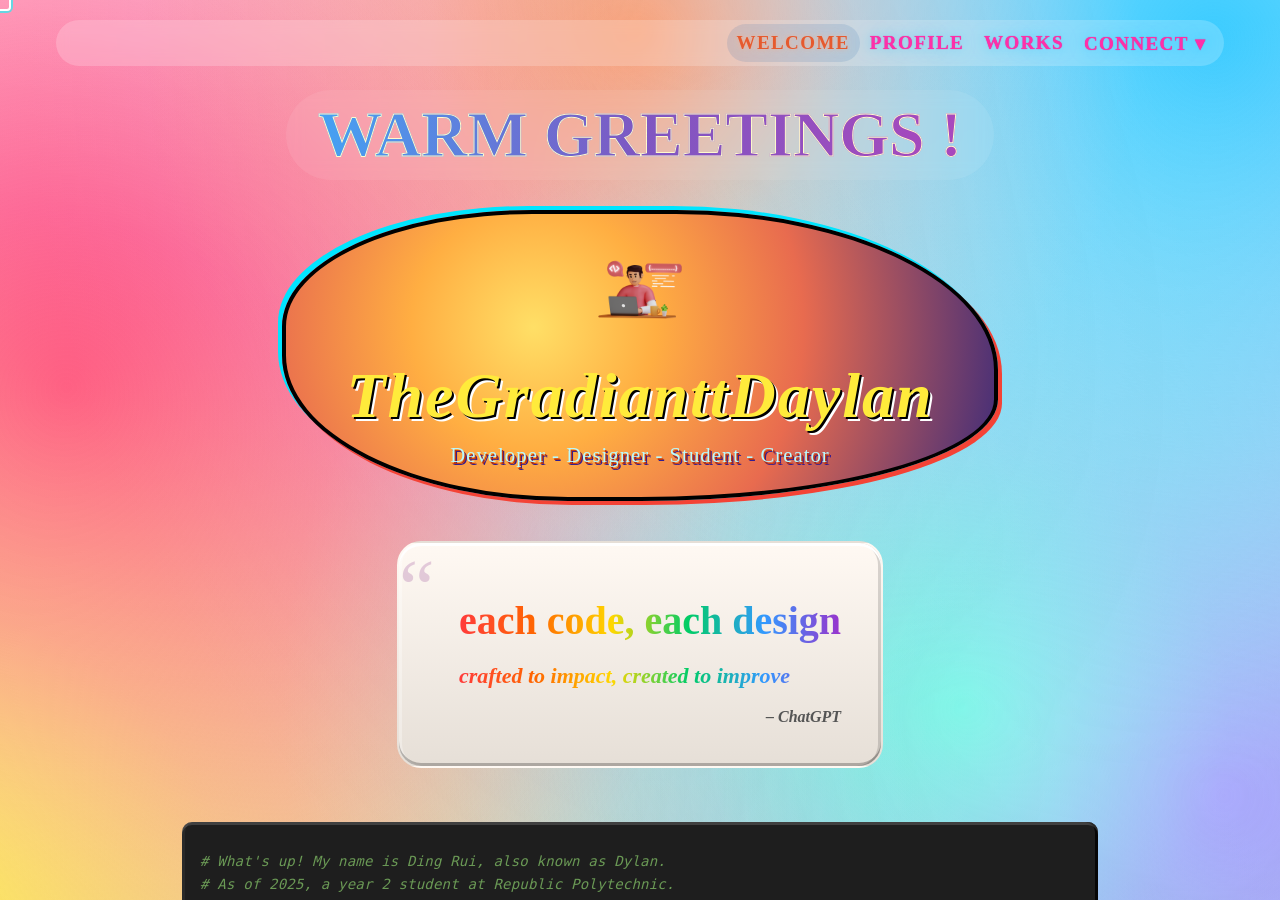
==== index.html @ 937d5c4f "Clean project without large .mp4" ====
<!DOCTYPE html>
<html lang="en">
<head>
  <meta charset="UTF-8">
  <meta http-equiv="refresh" content="0; URL='home.html'">
  <title>Redirecting...</title>
</head>
<body>
  <p>If you are not redirected automatically, <a href="home.html">click here</a>.</p>
</body>
</html>
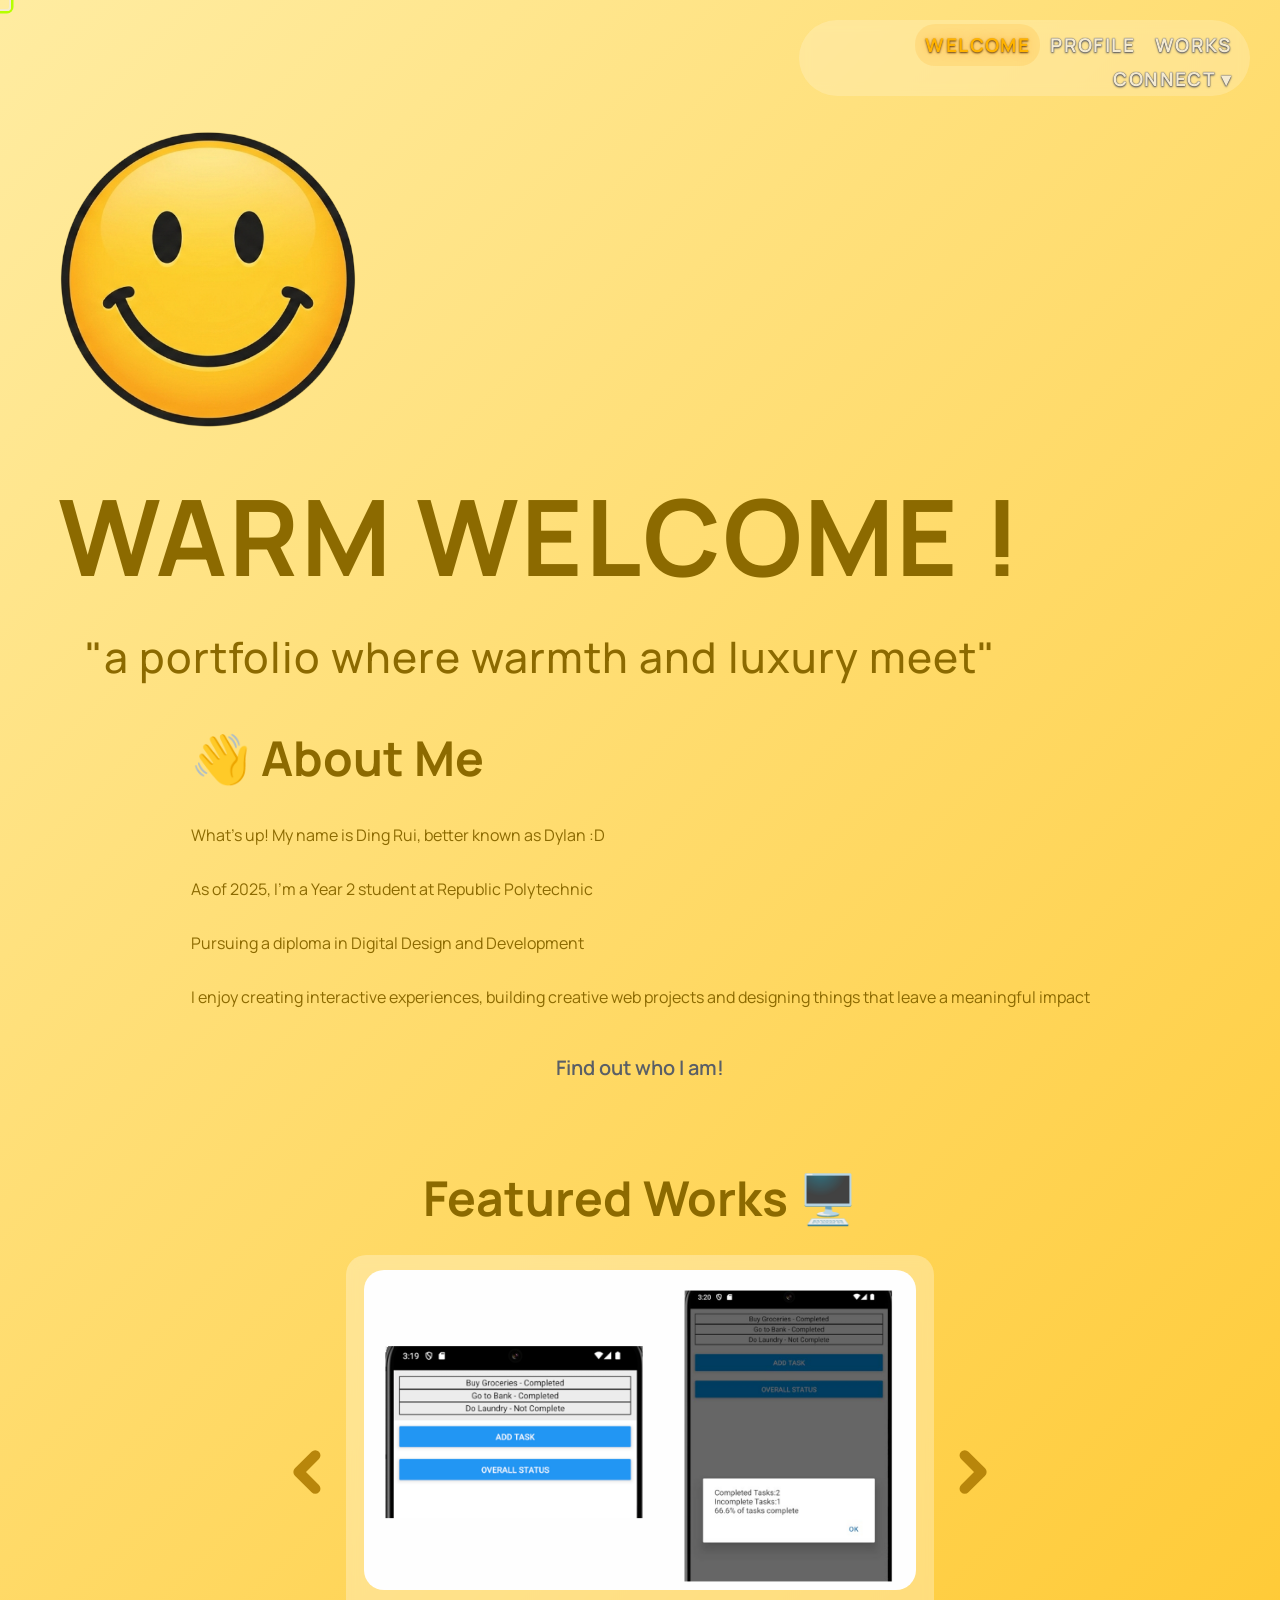
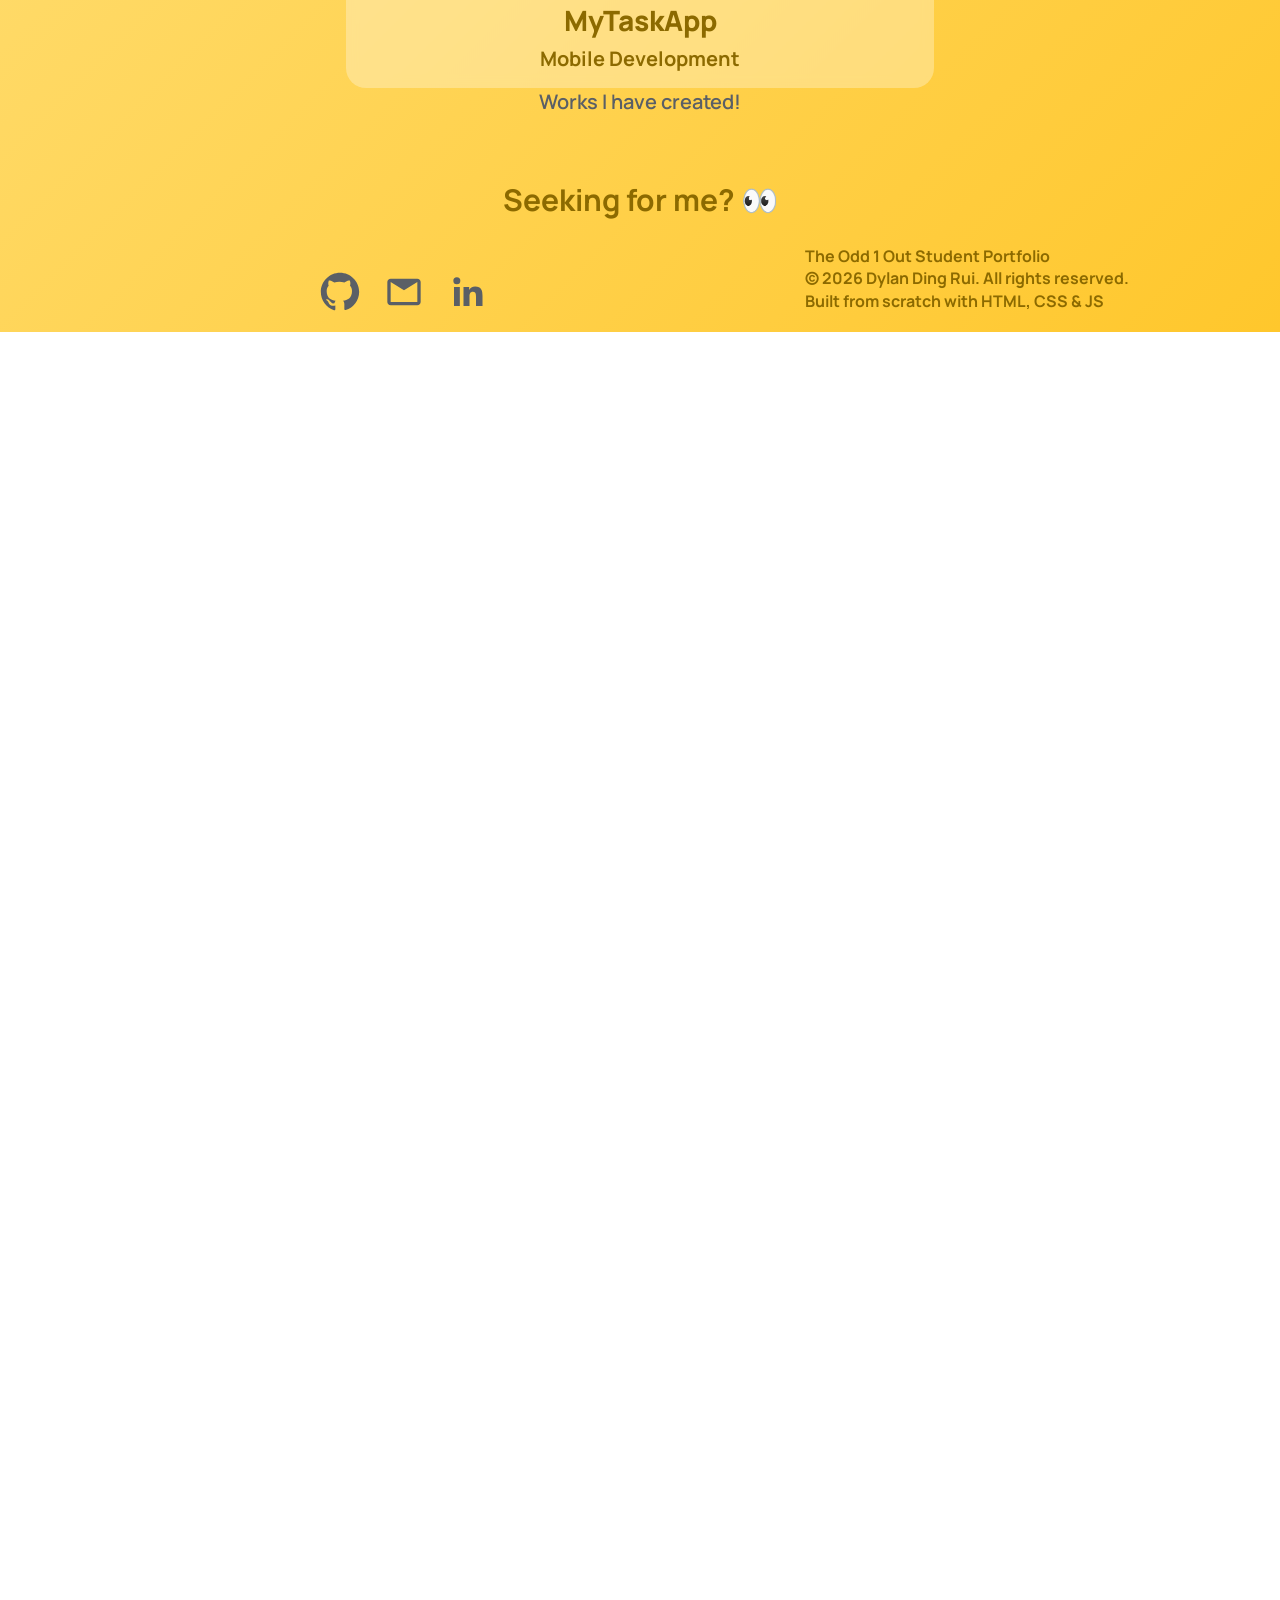
==== commit fbd13103: "deploy pages" ====
--- a/index.html
+++ b/index.html
@@ -3,7 +3,7 @@
 <head>
   <meta charset="UTF-8">
   <meta http-equiv="refresh" content="0; URL='home.html'">
-  <title>Redirecting...</title>
+  <title>Redirecting !...</title>
 </head>
 <body>
   <p>If you are not redirected automatically, <a href="home.html">click here</a>.</p>
